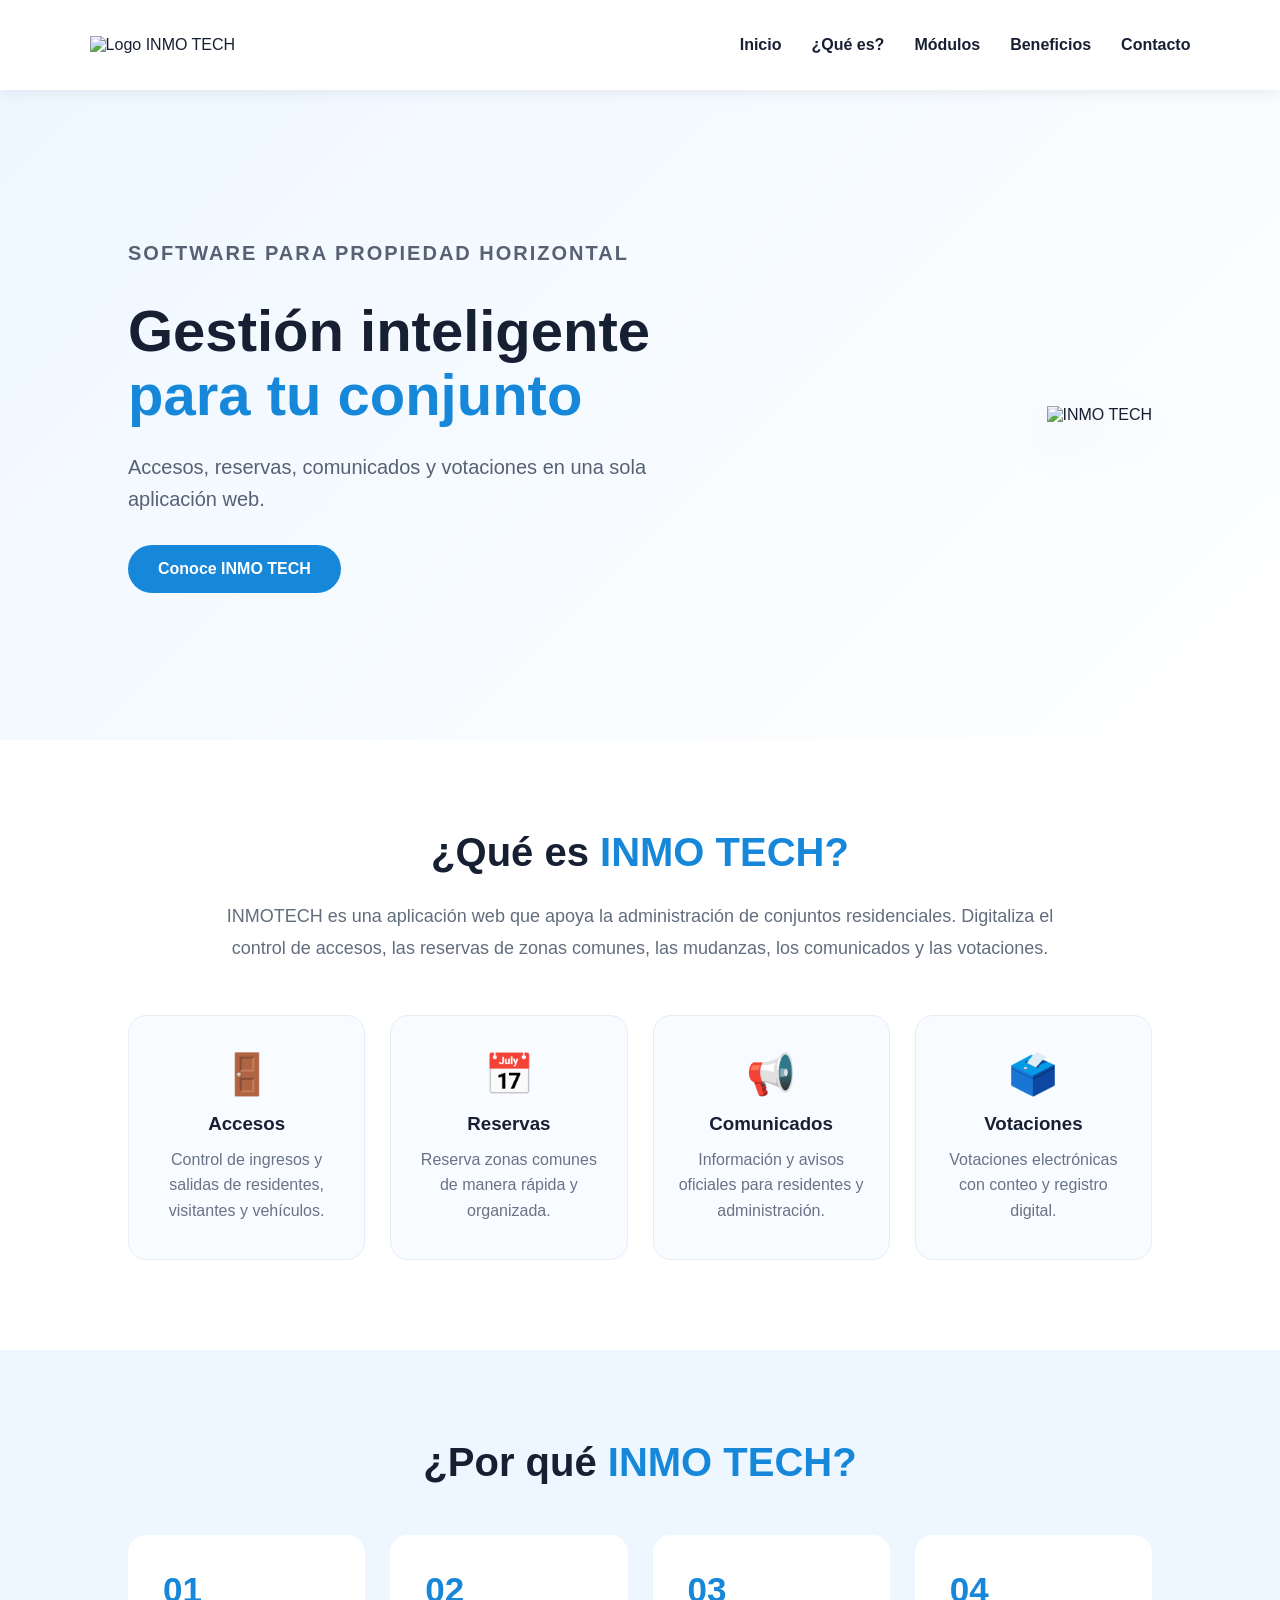
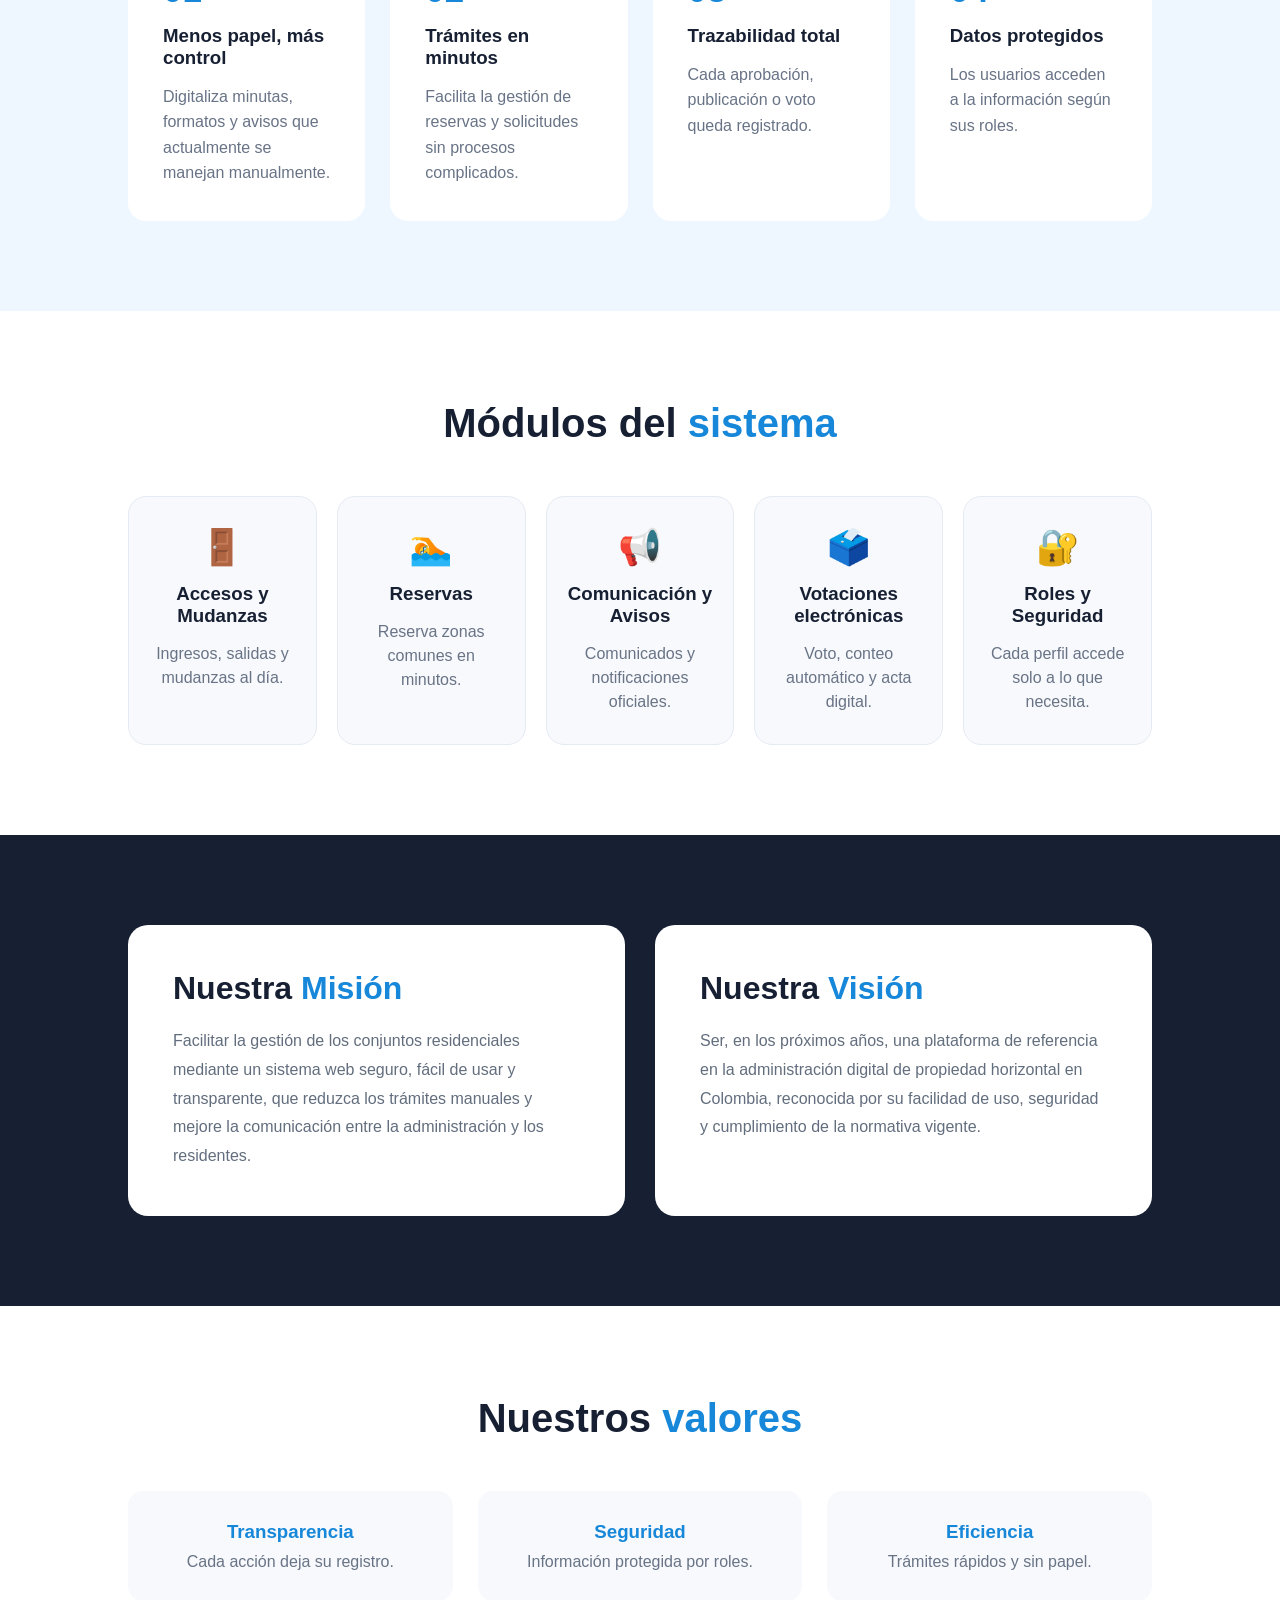
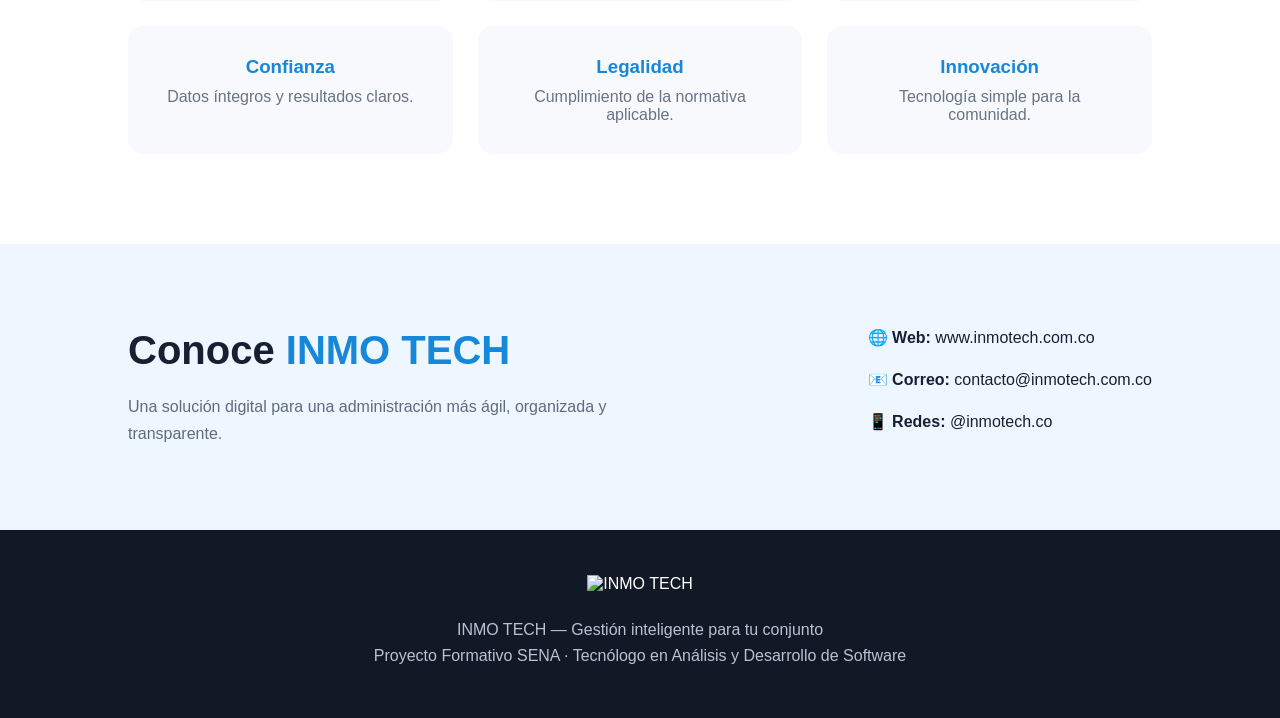
==== index.html @ a1586890 "Rename html.html to index.html" ====
<!DOCTYPE html>
<html lang="es">

<head>
    <meta charset="UTF-8">
    <meta name="viewport" content="width=device-width, initial-scale=1.0">

    <title>INMO TECH | Gestión inteligente para tu conjunto</title>

    <link rel="stylesheet" href="css.css">
</head>

<body>

    <!-- ================= HEADER ================= -->

    <header>

        <div class="logo">
            <img src="img/Captura de pantalla 2026-10-01 155349.png" alt="Logo INMO TECH">
        </div>

        <nav>
            <a href="#inicio">Inicio</a>
            <a href="#nosotros">¿Qué es?</a>
            <a href="#modulos">Módulos</a>
            <a href="#beneficios">Beneficios</a>
            <a href="#contacto">Contacto</a>
        </nav>

    </header>


    <!-- ================= INICIO ================= -->

    <section id="inicio" class="inicio">

        <div class="inicio-texto">

            <p class="pequeno">SOFTWARE PARA PROPIEDAD HORIZONTAL</p>

            <h1>
                Gestión inteligente
                <span>para tu conjunto</span>
            </h1>

            <p>
                Accesos, reservas, comunicados y votaciones
                en una sola aplicación web.
            </p>

            <a href="#nosotros" class="boton">
                Conoce INMO TECH
            </a>

        </div>

        <div class="inicio-logo">
            <img src="img/logo.png" alt="INMO TECH">
        </div>

    </section>


    <!-- ================= ¿QUÉ ES? ================= -->

    <section id="nosotros" class="seccion">

        <h2>¿Qué es <span>INMO TECH?</span></h2>

        <p class="descripcion">

            INMOTECH es una aplicación web que apoya la administración
            de conjuntos residenciales.

            Digitaliza el control de accesos, las reservas de zonas comunes,
            las mudanzas, los comunicados y las votaciones.

        </p>

        <div class="tarjetas">

            <div class="tarjeta">

                <div class="icono">🚪</div>

                <h3>Accesos</h3>

                <p>
                    Control de ingresos y salidas de residentes,
                    visitantes y vehículos.
                </p>

            </div>


            <div class="tarjeta">

                <div class="icono">📅</div>

                <h3>Reservas</h3>

                <p>
                    Reserva zonas comunes de manera rápida
                    y organizada.
                </p>

            </div>


            <div class="tarjeta">

                <div class="icono">📢</div>

                <h3>Comunicados</h3>

                <p>
                    Información y avisos oficiales para
                    residentes y administración.
                </p>

            </div>


            <div class="tarjeta">

                <div class="icono">🗳️</div>

                <h3>Votaciones</h3>

                <p>
                    Votaciones electrónicas con conteo
                    y registro digital.
                </p>

            </div>

        </div>

    </section>


    <!-- ================= BENEFICIOS ================= -->

    <section id="beneficios" class="beneficios">

        <h2>¿Por qué <span>INMO TECH?</span></h2>


        <div class="beneficios-grid">

            <div class="beneficio">

                <div class="numero">01</div>

                <h3>Menos papel, más control</h3>

                <p>
                    Digitaliza minutas, formatos y avisos
                    que actualmente se manejan manualmente.
                </p>

            </div>


            <div class="beneficio">

                <div class="numero">02</div>

                <h3>Trámites en minutos</h3>

                <p>
                    Facilita la gestión de reservas y
                    solicitudes sin procesos complicados.
                </p>

            </div>


            <div class="beneficio">

                <div class="numero">03</div>

                <h3>Trazabilidad total</h3>

                <p>
                    Cada aprobación, publicación o voto
                    queda registrado.
                </p>

            </div>


            <div class="beneficio">

                <div class="numero">04</div>

                <h3>Datos protegidos</h3>

                <p>
                    Los usuarios acceden a la información
                    según sus roles.
                </p>

            </div>

        </div>

    </section>


    <!-- ================= MÓDULOS ================= -->

    <section id="modulos" class="seccion">

        <h2>Módulos del <span>sistema</span></h2>

        <div class="modulos">

            <div class="modulo">
                <span>🚪</span>
                <h3>Accesos y Mudanzas</h3>
                <p>
                    Ingresos, salidas y mudanzas al día.
                </p>
            </div>


            <div class="modulo">
                <span>🏊</span>
                <h3>Reservas</h3>
                <p>
                    Reserva zonas comunes en minutos.
                </p>
            </div>


            <div class="modulo">
                <span>📢</span>
                <h3>Comunicación y Avisos</h3>
                <p>
                    Comunicados y notificaciones oficiales.
                </p>
            </div>


            <div class="modulo">
                <span>🗳️</span>
                <h3>Votaciones electrónicas</h3>
                <p>
                    Voto, conteo automático y acta digital.
                </p>
            </div>


            <div class="modulo">
                <span>🔐</span>
                <h3>Roles y Seguridad</h3>
                <p>
                    Cada perfil accede solo a lo que necesita.
                </p>
            </div>

        </div>

    </section>


    <!-- ================= MISIÓN / VISIÓN ================= -->

    <section class="mision">

        <div class="mision-card">

            <h2>Nuestra <span>Misión</span></h2>

            <p>
                Facilitar la gestión de los conjuntos residenciales
                mediante un sistema web seguro, fácil de usar y
                transparente, que reduzca los trámites manuales
                y mejore la comunicación entre la administración
                y los residentes.
            </p>

        </div>


        <div class="mision-card">

            <h2>Nuestra <span>Visión</span></h2>

            <p>
                Ser, en los próximos años, una plataforma de referencia
                en la administración digital de propiedad horizontal
                en Colombia, reconocida por su facilidad de uso,
                seguridad y cumplimiento de la normativa vigente.
            </p>

        </div>

    </section>


    <!-- ================= VALORES ================= -->

    <section class="seccion">

        <h2>Nuestros <span>valores</span></h2>

        <div class="valores">

            <div>
                <h3>Transparencia</h3>
                <p>Cada acción deja su registro.</p>
            </div>

            <div>
                <h3>Seguridad</h3>
                <p>Información protegida por roles.</p>
            </div>

            <div>
                <h3>Eficiencia</h3>
                <p>Trámites rápidos y sin papel.</p>
            </div>

            <div>
                <h3>Confianza</h3>
                <p>Datos íntegros y resultados claros.</p>
            </div>

            <div>
                <h3>Legalidad</h3>
                <p>Cumplimiento de la normativa aplicable.</p>
            </div>

            <div>
                <h3>Innovación</h3>
                <p>Tecnología simple para la comunidad.</p>
            </div>

        </div>

    </section>


    <!-- ================= CONTACTO ================= -->

    <section id="contacto" class="contacto">

        <div>

            <h2>Conoce <span>INMO TECH</span></h2>

            <p>
                Una solución digital para una administración
                más ágil, organizada y transparente.
            </p>

        </div>


        <div class="datos">

            <p>
                🌐 <strong>Web:</strong>
                www.inmotech.com.co
            </p>

            <p>
                📧 <strong>Correo:</strong>
                contacto@inmotech.com.co
            </p>

            <p>
                📱 <strong>Redes:</strong>
                @inmotech.co
            </p>

        </div>

    </section>


    <!-- ================= FOOTER ================= -->

    <footer>

        <img src="img/logo.png" alt="INMO TECH">

        <p>
            INMO TECH — Gestión inteligente para tu conjunto
        </p>

        <p>
            Proyecto Formativo SENA · Tecnólogo en Análisis
            y Desarrollo de Software
        </p>

    </footer>


</body>

</html>
---- css.css ----
/* =========================
   CONFIGURACIÓN GENERAL
========================= */

* {
    margin: 0;
    padding: 0;
    box-sizing: border-box;
}

html {
    scroll-behavior: smooth;
}

body {
    font-family: Arial, Helvetica, sans-serif;
    background: #f7f9fc;
    color: #172033;
}


/* =========================
   HEADER
========================= */

header {
    width: 100%;
    height: 90px;

    display: flex;
    align-items: center;
    justify-content: space-between;

    padding: 10px 7%;

    background: white;

    position: sticky;
    top: 0;

    z-index: 1000;

    box-shadow: 0 2px 15px rgba(0,0,0,0.08);
}


.logo img {
    width: 90px;
}


nav {
    display: flex;
    gap: 30px;
}


nav a {
    text-decoration: none;
    color: #172033;

    font-weight: bold;

    transition: 0.3s;
}


nav a:hover {
    color: #1687d9;
}


/* =========================
   INICIO
========================= */

.inicio {

    min-height: 650px;

    display: flex;
    align-items: center;
    justify-content: space-between;

    padding: 70px 10%;

    background:
        linear-gradient(
            135deg,
            #eef7ff,
            #ffffff
        );
}


.inicio-texto {
    max-width: 600px;
}


.pequeno {
    color: #1687d9;

    font-size: 14px;

    font-weight: bold;

    letter-spacing: 2px;

    margin-bottom: 20px;
}


.inicio h1 {

    font-size: 58px;

    line-height: 1.1;

    margin-bottom: 25px;
}


.inicio h1 span {
    display: block;
    color: #1687d9;
}


.inicio-texto p {
    font-size: 20px;

    line-height: 1.6;

    color: #566174;

    margin-bottom: 30px;
}


/* BOTÓN */

.boton {

    display: inline-block;

    padding: 15px 30px;

    background: #1687d9;

    color: white;

    text-decoration: none;

    border-radius: 30px;

    font-weight: bold;

    transition: 0.3s;
}


.boton:hover {

    transform: translateY(-3px);

    box-shadow: 0 10px 25px rgba(22,135,217,0.3);
}


/* LOGO PRINCIPAL */

.inicio-logo img {

    width: 330px;

    max-width: 100%;

    filter: drop-shadow(
        0 15px 25px rgba(0,0,0,0.15)
    );
}


/* =========================
   SECCIONES
========================= */

.seccion {

    padding: 90px 10%;

    text-align: center;

    background: white;
}


.seccion h2,
.beneficios h2 {

    font-size: 40px;

    margin-bottom: 25px;
}


.seccion h2 span,
.beneficios h2 span,
.mision h2 span,
.contacto h2 span {

    color: #1687d9;
}


.descripcion {

    max-width: 850px;

    margin: auto;

    color: #626d7d;

    line-height: 1.8;

    font-size: 18px;
}


/* =========================
   TARJETAS
========================= */

.tarjetas {

    margin-top: 50px;

    display: grid;

    grid-template-columns:
        repeat(4, 1fr);

    gap: 25px;
}


.tarjeta {

    padding: 35px 25px;

    background: #f8fbff;

    border-radius: 18px;

    transition: 0.3s;

    border: 1px solid #e7edf4;
}


.tarjeta:hover {

    transform: translateY(-8px);

    box-shadow:
        0 15px 35px
        rgba(0,0,0,0.1);
}


.icono {

    font-size: 40px;

    margin-bottom: 15px;
}


.tarjeta h3 {

    margin-bottom: 12px;
}


.tarjeta p {

    color: #687386;

    line-height: 1.6;
}


/* =========================
   BENEFICIOS
========================= */

.beneficios {

    padding: 90px 10%;

    background: #eef7ff;

    text-align: center;
}


.beneficios-grid {

    display: grid;

    grid-template-columns:
        repeat(4, 1fr);

    gap: 25px;

    margin-top: 50px;
}


.beneficio {

    background: white;

    padding: 35px;

    border-radius: 18px;

    text-align: left;
}


.numero {

    color: #1687d9;

    font-size: 35px;

    font-weight: bold;

    margin-bottom: 15px;
}


.beneficio h3 {

    margin-bottom: 15px;
}


.beneficio p {

    color: #687386;

    line-height: 1.6;
}


/* =========================
   MÓDULOS
========================= */

.modulos {

    margin-top: 50px;

    display: grid;

    grid-template-columns:
        repeat(5, 1fr);

    gap: 20px;
}


.modulo {

    padding: 30px 20px;

    border-radius: 18px;

    background: #f7f9fc;

    border: 1px solid #e5ebf2;

    transition: 0.3s;
}


.modulo:hover {

    transform: translateY(-7px);

    border-color: #1687d9;
}


.modulo span {

    font-size: 35px;
}


.modulo h3 {

    margin: 15px 0;
}


.modulo p {

    color: #687386;

    line-height: 1.5;
}


/* =========================
   MISIÓN Y VISIÓN
========================= */

.mision {

    padding: 90px 10%;

    display: grid;

    grid-template-columns: 1fr 1fr;

    gap: 30px;

    background: #172033;
}


.mision-card {

    background: white;

    padding: 45px;

    border-radius: 20px;
}


.mision-card h2 {

    font-size: 32px;

    margin-bottom: 20px;
}


.mision-card p {

    color: #626d7d;

    line-height: 1.8;
}


/* =========================
   VALORES
========================= */

.valores {

    margin-top: 50px;

    display: grid;

    grid-template-columns:
        repeat(3, 1fr);

    gap: 25px;
}


.valores div {

    padding: 30px;

    background: #f7f9fc;

    border-radius: 15px;
}


.valores h3 {

    color: #1687d9;

    margin-bottom: 10px;
}


.valores p {

    color: #687386;
}


/* =========================
   CONTACTO
========================= */

.contacto {

    padding: 80px 10%;

    display: flex;

    justify-content: space-between;

    align-items: center;

    gap: 50px;

    background: #eef7ff;
}


.contacto h2 {

    font-size: 40px;

    margin-bottom: 20px;
}


.contacto > div:first-child {

    max-width: 550px;
}


.contacto p {

    line-height: 1.7;

    color: #5f6b7c;
}


.datos p {

    margin-bottom: 15px;

    color: #172033;
}


/* =========================
   FOOTER
========================= */

footer {

    background: #111927;

    color: white;

    text-align: center;

    padding: 45px 20px;
}


footer img {

    width: 100px;

    margin-bottom: 20px;
}


footer p {

    margin: 8px;

    color: #b9c2d0;
}


/* =========================
   RESPONSIVE
========================= */

@media (max-width: 1000px) {

    .tarjetas,
    .beneficios-grid {

        grid-template-columns:
            repeat(2, 1fr);
    }


    .modulos {

        grid-template-columns:
            repeat(2, 1fr);
    }


    .inicio h1 {

        font-size: 45px;
    }

}


@media (max-width: 700px) {

    header {

        height: auto;

        flex-direction: column;

        gap: 15px;

        padding: 15px;
    }


    nav {

        gap: 12px;

        flex-wrap: wrap;

        justify-content: center;
    }


    .inicio {

        flex-direction: column;

        text-align: center;

        gap: 50px;
    }


    .inicio h1 {

        font-size: 40px;
    }


    .inicio-logo img {

        width: 220px;
    }


    .tarjetas,
    .beneficios-grid,
    .modulos,
    .valores,
    .mision {

        grid-template-columns: 1fr;
    }


    .contacto {

        flex-direction: column;

        text-align: center;
    }

}
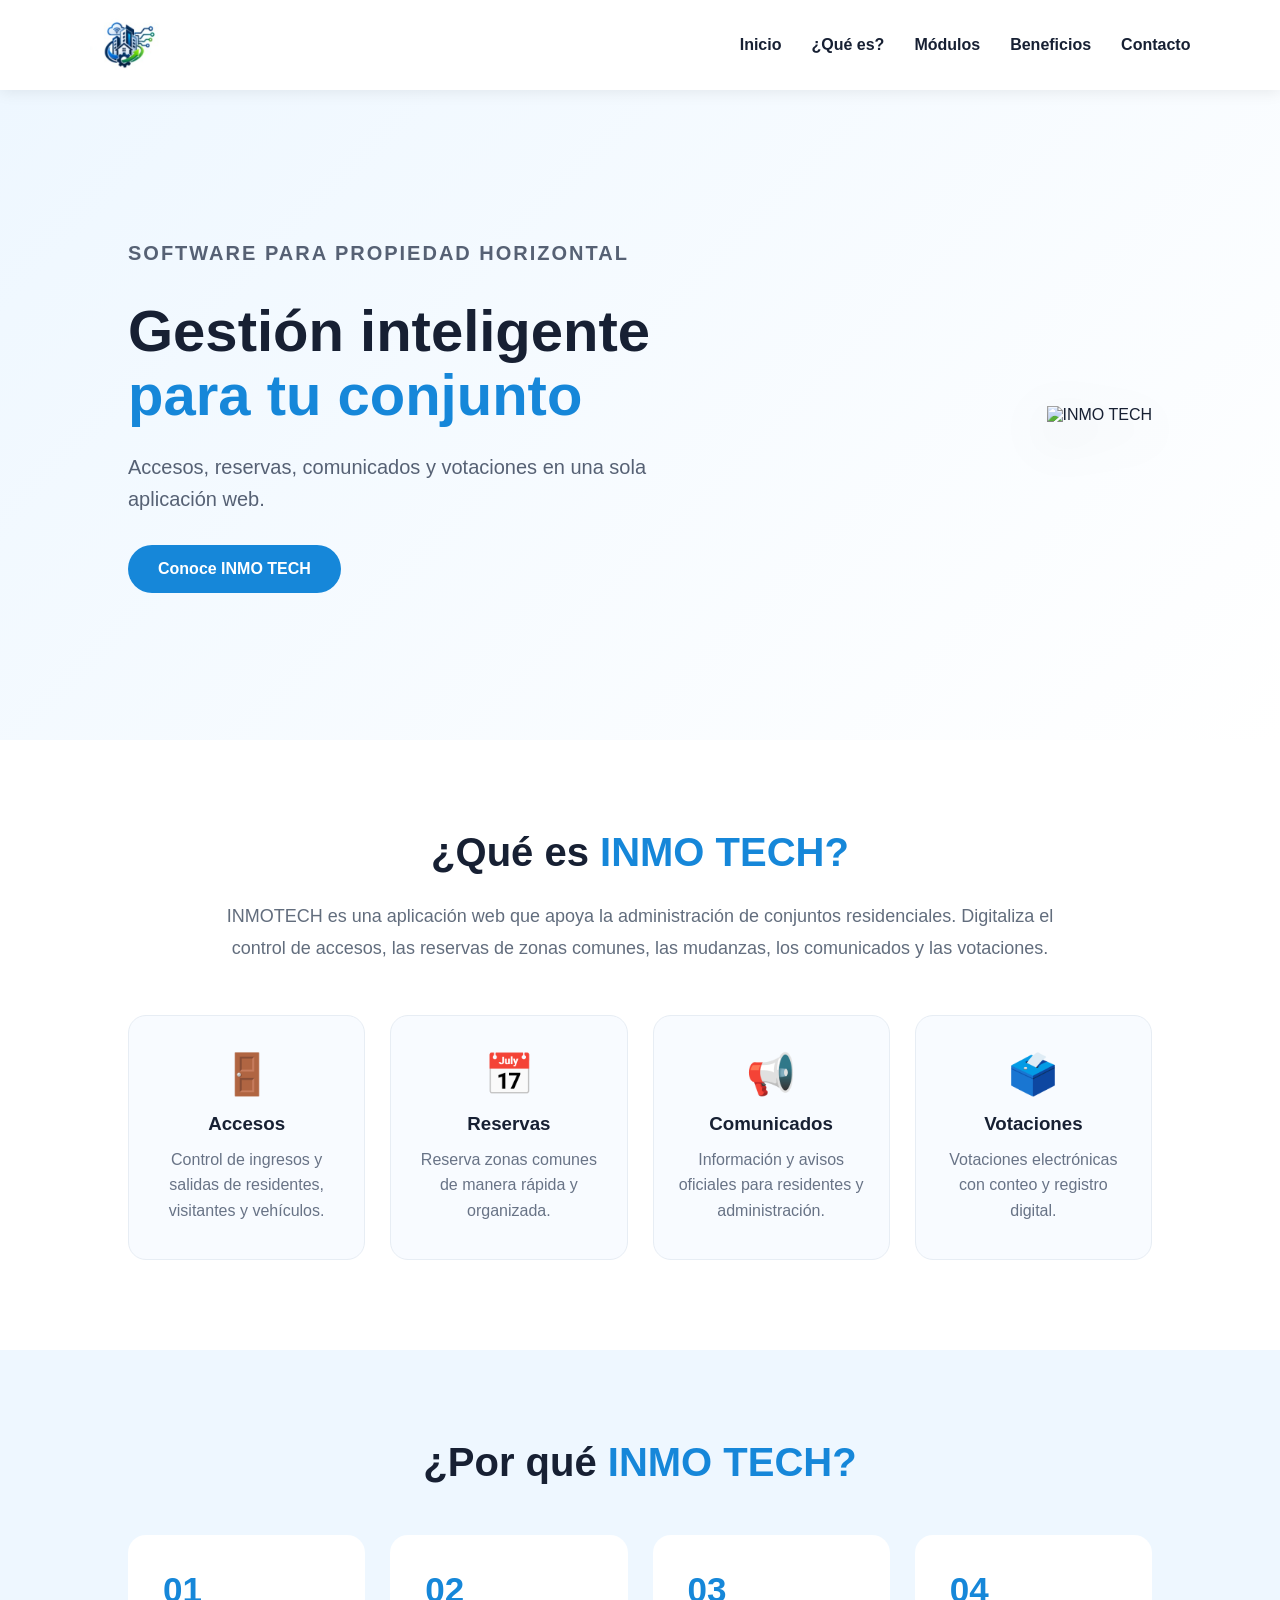
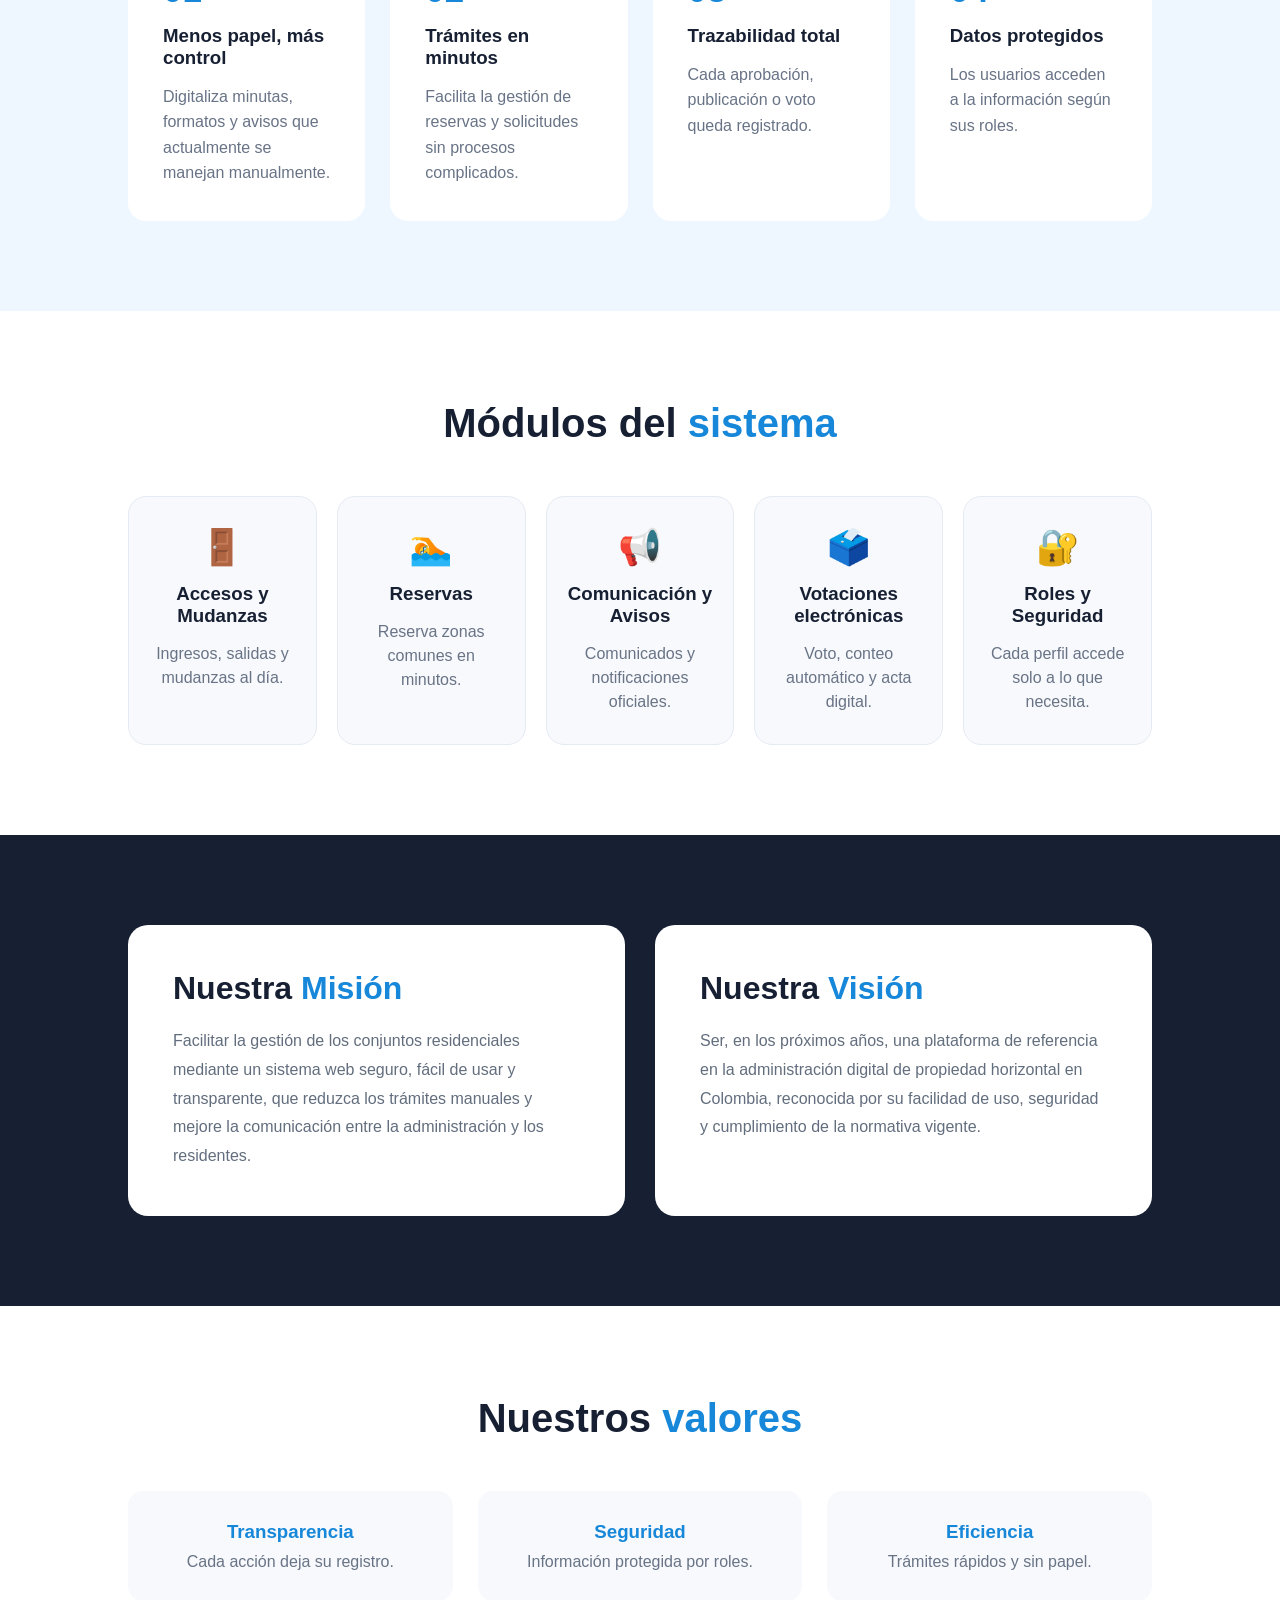
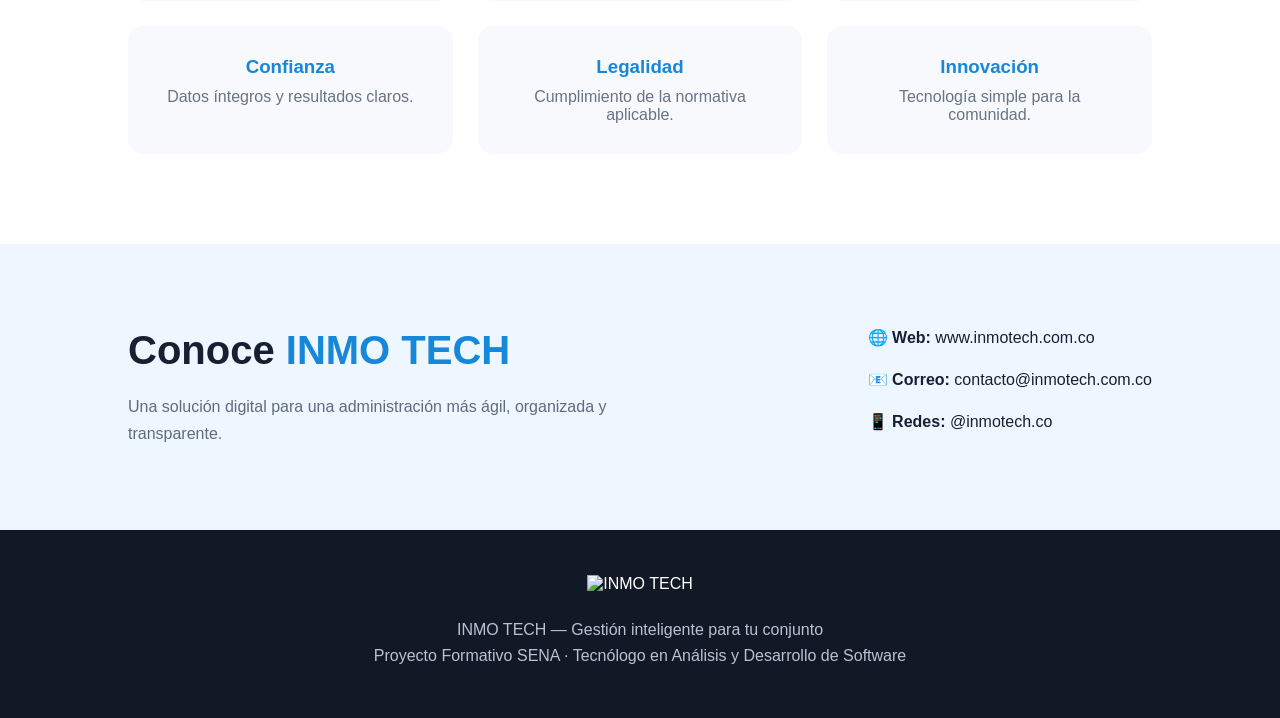
==== commit 4787dc12: "Fix HTML formatting and structure" ====
--- a/index.html
+++ b/index.html
@@ -17,7 +17,7 @@
     <header>
 
         <div class="logo">
-            <img src="img/Captura de pantalla 2026-10-01 155349.png" alt="Logo INMO TECH">
+            <img src="Captura de pantalla 2026-10-01 155349.png" alt="Logo INMO TECH">
         </div>
 
         <nav>
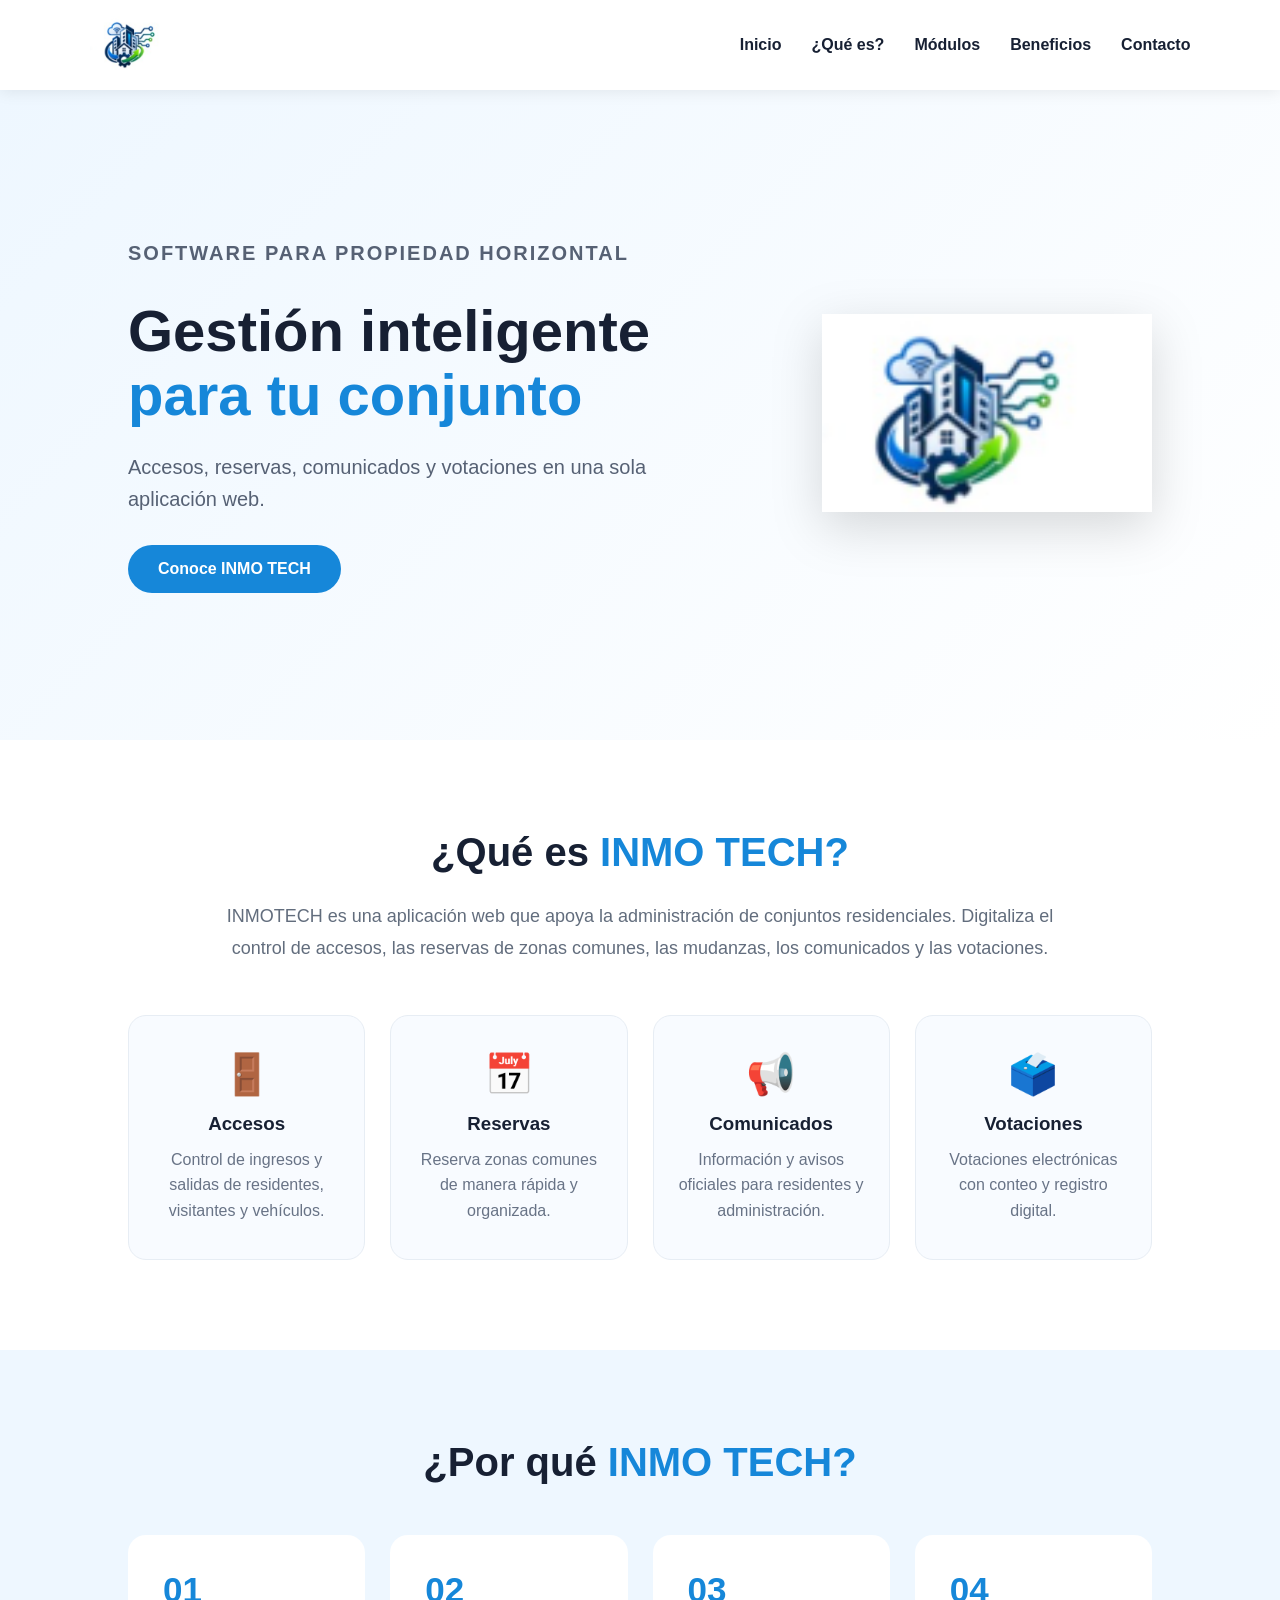
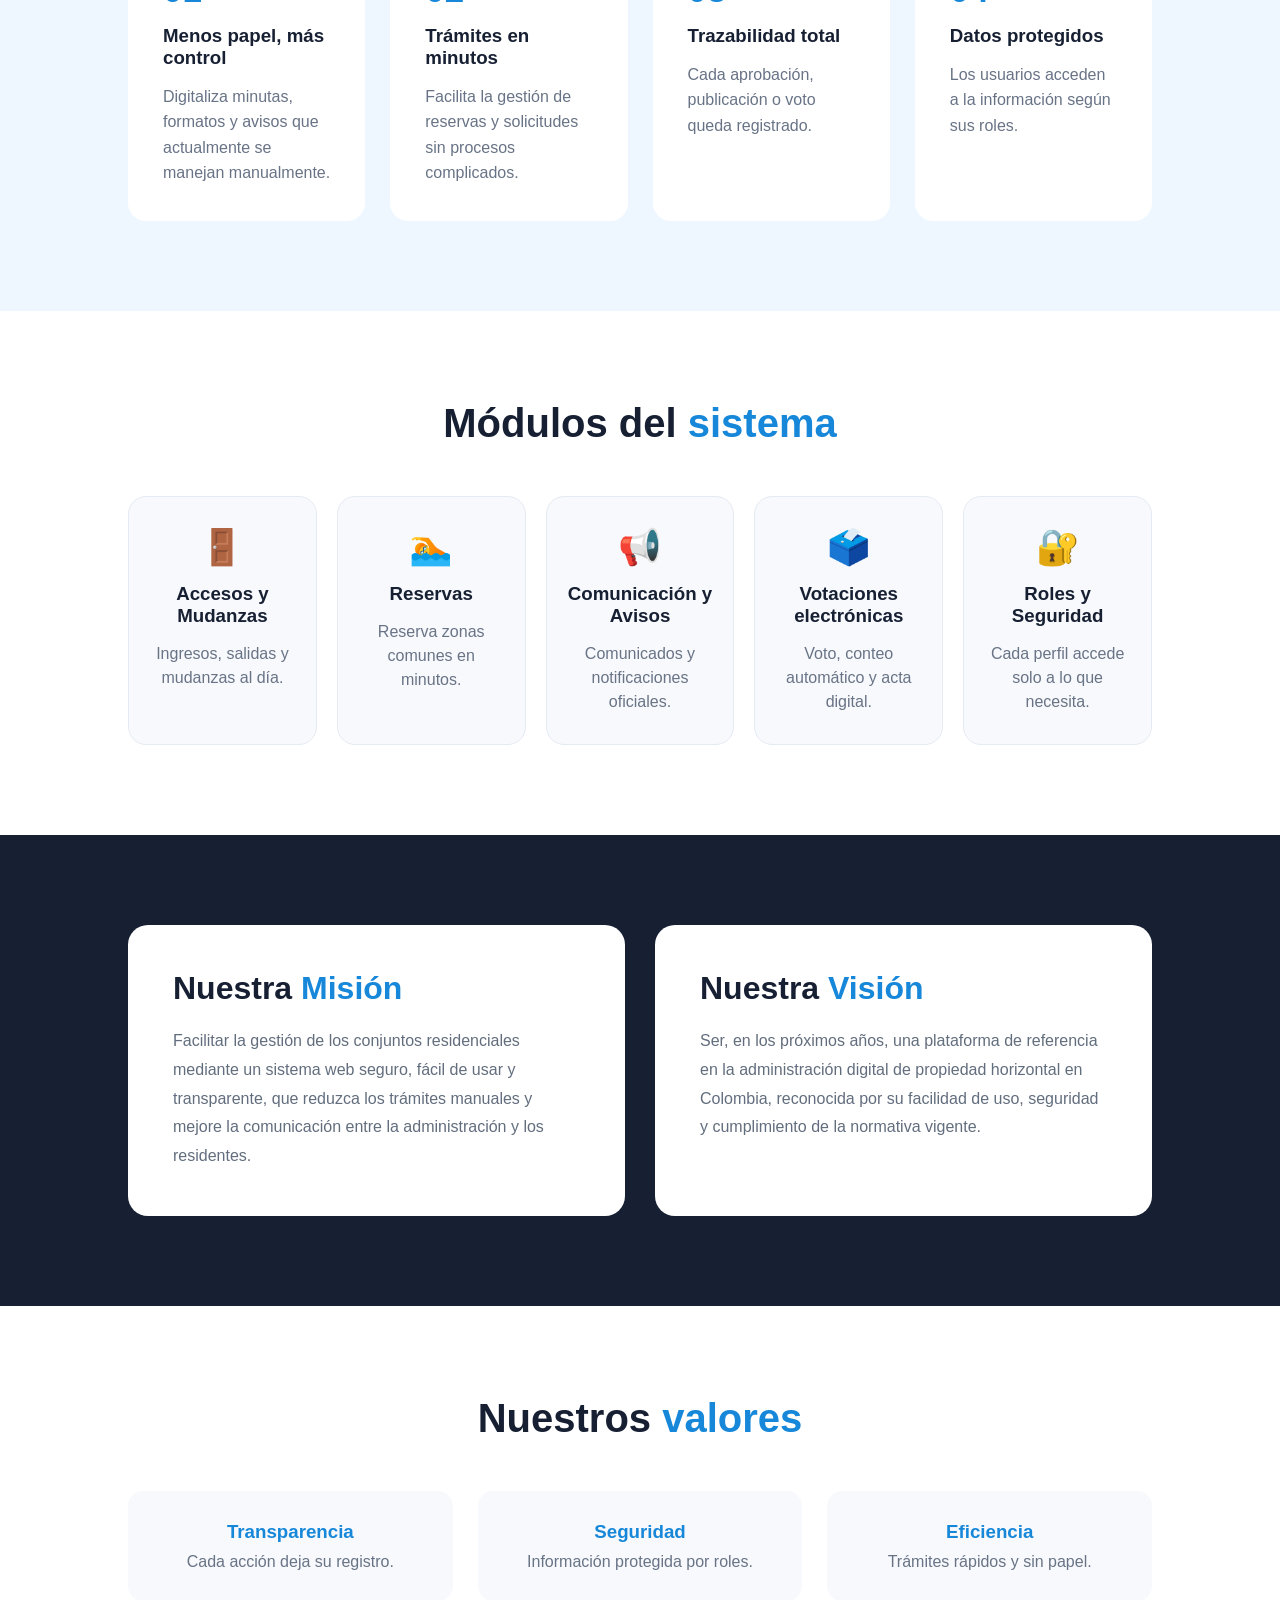
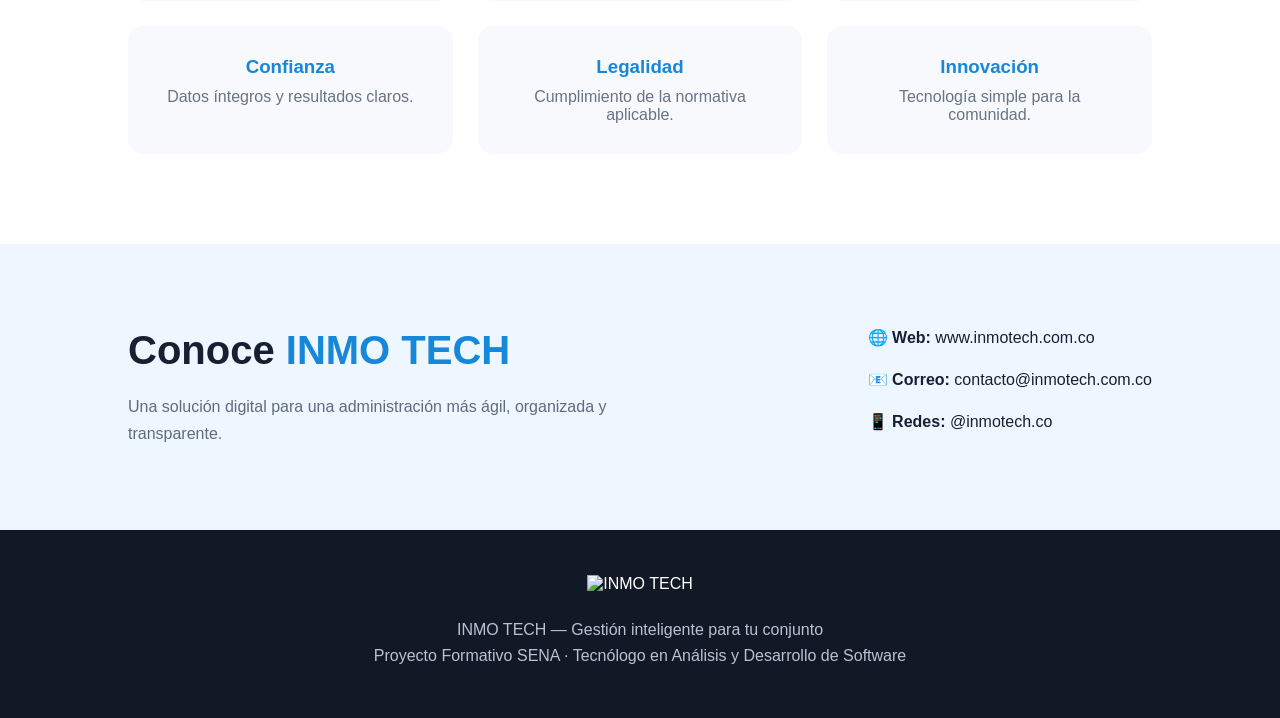
==== commit 2fca39c6: "Update index.html" ====
--- a/index.html
+++ b/index.html
@@ -56,7 +56,7 @@
         </div>
 
         <div class="inicio-logo">
-            <img src="img/logo.png" alt="INMO TECH">
+            <img src="Captura de pantalla 2026-10-01 155349.png" alt="INMO TECH">
         </div>
 
     </section>
